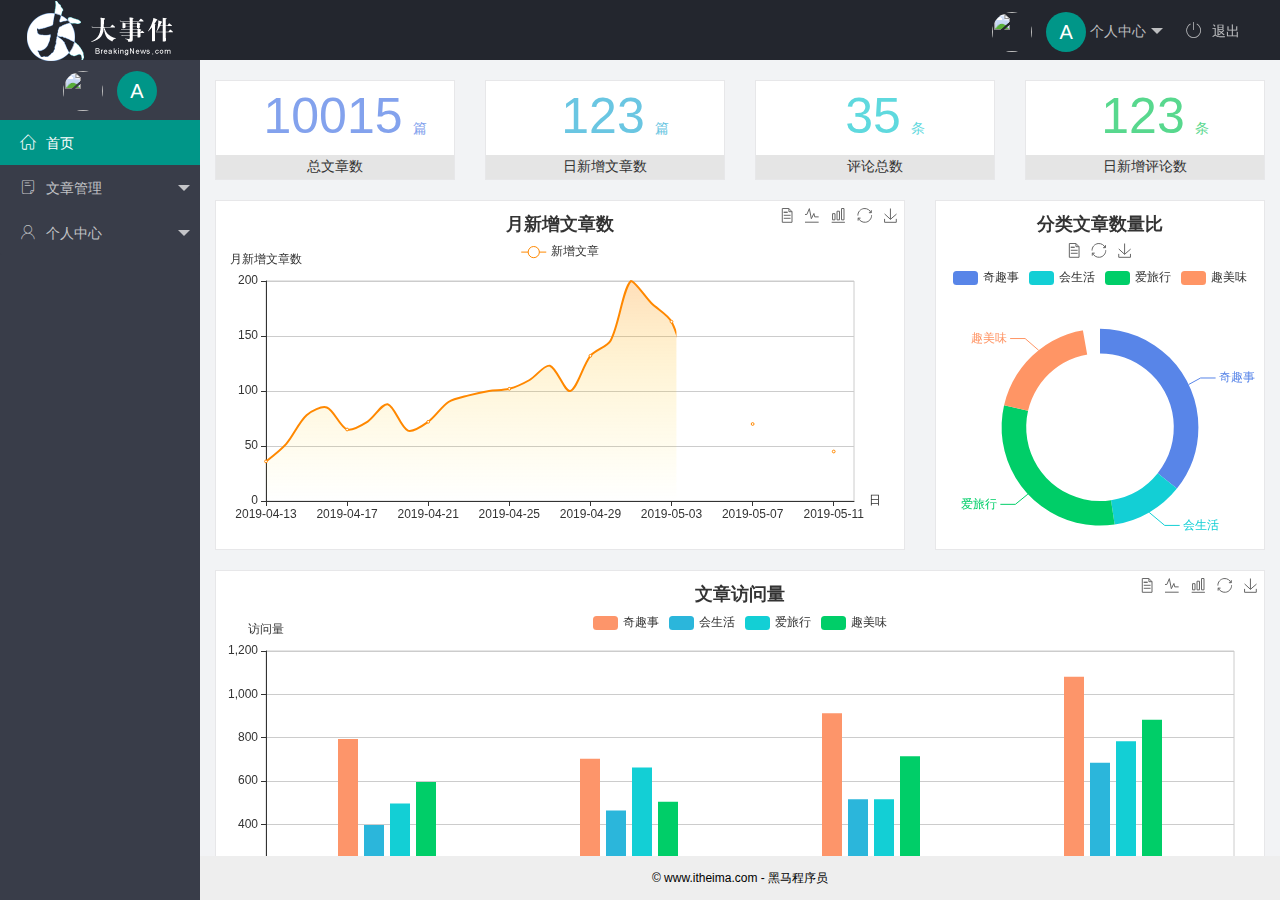
==== index.html @ 6320ba38 "完成主页架构和渲染头像" ====
<!DOCTYPE html>
<html lang="en">

<head>
    <meta charset="UTF-8">
    <meta name="viewport" content="width=device-width, initial-scale=1.0">
    <title>Document</title>
    <link rel="stylesheet" href="/assets/lib/layui/css/layui.css">
    <link rel="stylesheet" href="/assets/fonts/iconfont.css">
    <link rel="stylesheet" href="/assets/css/index.css">
</head>

<body class="layui-layout-body">
    <div class="layui-layout layui-layout-admin">
        <div class="layui-header">
            <div class="layui-logo"><img src="/assets/images/logo.png" alt=""></div>
            <!-- 头部区域（可配合layui已有的水平导航） -->
            <ul class="layui-nav layui-layout-right">
                <li class="layui-nav-item">
                    <a href="javascript:;">
                        <img src="http://t.cn/RCzsdCq" class="layui-nav-img">
                        <span class="user-avatar">A</span> 个人中心
                    </a>
                    <dl class="layui-nav-child">
                        <dd><a href="">基本资料</a></dd>
                        <dd><a href="">更换头像</a></dd>
                        <dd><a href="">重置密码</a></dd>
                    </dl>
                </li>
                <li class="layui-nav-item"><a href=""><span class="iconfont icon-tuichu"></span>退出</a></li>
            </ul>
        </div>

        <div class="layui-side layui-bg-black">

            <div class="layui-side-scroll">
                <div class="userinfo">
                    <img src="http://t.cn/RCzsdCq" class="layui-nav-img">
                    <span class="user-avatar">A</span>
                    <span class="welcome"></span>
                </div>
                <!-- 左侧导航区域（可配合layui已有的垂直导航） -->
                <ul class="layui-nav layui-nav-tree" lay-shrink="all" lay-filter="test">
                    <li class="layui-nav-item layui-this ">
                        <a class="" href="javascript:;"><span class="iconfont icon-home"></span>首页</a>
                    </li>
                    <li class="layui-nav-item ">
                        <a class="" href="javascript:;"><span class="iconfont icon-16"></span>文章管理</a>
                        <dl class="layui-nav-child">
                            <dd><a href="javascript:;"><i class="layui-icon layui-icon-app"></i>文章类别</a></dd>
                            <dd><a href="javascript:;"><i class="layui-icon layui-icon-app"></i>文章列表</a></dd>
                            <dd><a href="javascript:;"><i class="layui-icon layui-icon-app"></i>发表文章</a></dd>
                        </dl>
                    </li>
                    <li class="layui-nav-item">
                        <a href="javascript:;"><span class="iconfont icon-user"></span>个人中心</a>
                        <dl class="layui-nav-child">
                            <dd><a href="javascript:;"><i class="layui-icon layui-icon-app"></i>基本资料</a></dd>
                            <dd><a href="javascript:;"><i class="layui-icon layui-icon-app"></i>更换头像</a></dd>
                            <dd><a href="javascript:;"><i class="layui-icon layui-icon-app"></i>重置密码</a></dd>
                        </dl>
                    </li>

                </ul>
            </div>
        </div>

        <div class="layui-body">
            <!-- 内容主体区域 -->
            <iframe name="fm" src="/home/dashboard.html" frameborder='0'></iframe>
        </div>

        <div class="layui-footer">
            <!-- 底部固定区域 -->
            © www.itheima.com - 黑马程序员
        </div>
    </div>
    <script src="/assets/lib/layui/layui.all.js"></script>
    <script src="/assets/lib/jquery.js"></script>
    <script src="/assets/js/baseAPI.js"></script>
    <script src="/assets/js/index.js"></script>

</body>

</html>
---- assets/lib/layui/css/layui.css ----
/** layui-v2.5.5 MIT License By https://www.layui.com */
 .layui-inline,img{display:inline-block;vertical-align:middle}h1,h2,h3,h4,h5,h6{font-weight:400}.layui-edge,.layui-header,.layui-inline,.layui-main{position:relative}.layui-body,.layui-edge,.layui-elip{overflow:hidden}.layui-btn,.layui-edge,.layui-inline,img{vertical-align:middle}.layui-btn,.layui-disabled,.layui-icon,.layui-unselect{-moz-user-select:none;-webkit-user-select:none;-ms-user-select:none}.layui-elip,.layui-form-checkbox span,.layui-form-pane .layui-form-label{text-overflow:ellipsis;white-space:nowrap}.layui-breadcrumb,.layui-tree-btnGroup{visibility:hidden}blockquote,body,button,dd,div,dl,dt,form,h1,h2,h3,h4,h5,h6,input,li,ol,p,pre,td,textarea,th,ul{margin:0;padding:0;-webkit-tap-highlight-color:rgba(0,0,0,0)}a:active,a:hover{outline:0}img{border:none}li{list-style:none}table{border-collapse:collapse;border-spacing:0}h4,h5,h6{font-size:100%}button,input,optgroup,option,select,textarea{font-family:inherit;font-size:inherit;font-style:inherit;font-weight:inherit;outline:0}pre{white-space:pre-wrap;white-space:-moz-pre-wrap;white-space:-pre-wrap;white-space:-o-pre-wrap;word-wrap:break-word}body{line-height:24px;font:14px Helvetica Neue,Helvetica,PingFang SC,Tahoma,Arial,sans-serif}hr{height:1px;margin:10px 0;border:0;clear:both}a{color:#333;text-decoration:none}a:hover{color:#777}a cite{font-style:normal;*cursor:pointer}.layui-border-box,.layui-border-box *{box-sizing:border-box}.layui-box,.layui-box *{box-sizing:content-box}.layui-clear{clear:both;*zoom:1}.layui-clear:after{content:'\20';clear:both;*zoom:1;display:block;height:0}.layui-inline{*display:inline;*zoom:1}.layui-edge{display:inline-block;width:0;height:0;border-width:6px;border-style:dashed;border-color:transparent}.layui-edge-top{top:-4px;border-bottom-color:#999;border-bottom-style:solid}.layui-edge-right{border-left-color:#999;border-left-style:solid}.layui-edge-bottom{top:2px;border-top-color:#999;border-top-style:solid}.layui-edge-left{border-right-color:#999;border-right-style:solid}.layui-disabled,.layui-disabled:hover{color:#d2d2d2!important;cursor:not-allowed!important}.layui-circle{border-radius:100%}.layui-show{display:block!important}.layui-hide{display:none!important}@font-face{font-family:layui-icon;src:url(../font/iconfont.eot?v=250);src:url(../font/iconfont.eot?v=250#iefix) format('embedded-opentype'),url(../font/iconfont.woff2?v=250) format('woff2'),url(../font/iconfont.woff?v=250) format('woff'),url(../font/iconfont.ttf?v=250) format('truetype'),url(../font/iconfont.svg?v=250#layui-icon) format('svg')}.layui-icon{font-family:layui-icon!important;font-size:16px;font-style:normal;-webkit-font-smoothing:antialiased;-moz-osx-font-smoothing:grayscale}.layui-icon-reply-fill:before{content:"\e611"}.layui-icon-set-fill:before{content:"\e614"}.layui-icon-menu-fill:before{content:"\e60f"}.layui-icon-search:before{content:"\e615"}.layui-icon-share:before{content:"\e641"}.layui-icon-set-sm:before{content:"\e620"}.layui-icon-engine:before{content:"\e628"}.layui-icon-close:before{content:"\1006"}.layui-icon-close-fill:before{content:"\1007"}.layui-icon-chart-screen:before{content:"\e629"}.layui-icon-star:before{content:"\e600"}.layui-icon-circle-dot:before{content:"\e617"}.layui-icon-chat:before{content:"\e606"}.layui-icon-release:before{content:"\e609"}.layui-icon-list:before{content:"\e60a"}.layui-icon-chart:before{content:"\e62c"}.layui-icon-ok-circle:before{content:"\1005"}.layui-icon-layim-theme:before{content:"\e61b"}.layui-icon-table:before{content:"\e62d"}.layui-icon-right:before{content:"\e602"}.layui-icon-left:before{content:"\e603"}.layui-icon-cart-simple:before{content:"\e698"}.layui-icon-face-cry:before{content:"\e69c"}.layui-icon-face-smile:before{content:"\e6af"}.layui-icon-survey:before{content:"\e6b2"}.layui-icon-tree:before{content:"\e62e"}.layui-icon-upload-circle:before{content:"\e62f"}.layui-icon-add-circle:before{content:"\e61f"}.layui-icon-download-circle:before{content:"\e601"}.layui-icon-templeate-1:before{content:"\e630"}.layui-icon-util:before{content:"\e631"}.layui-icon-face-surprised:before{content:"\e664"}.layui-icon-edit:before{content:"\e642"}.layui-icon-speaker:before{content:"\e645"}.layui-icon-down:before{content:"\e61a"}.layui-icon-file:before{content:"\e621"}.layui-icon-layouts:before{content:"\e632"}.layui-icon-rate-half:before{content:"\e6c9"}.layui-icon-add-circle-fine:before{content:"\e608"}.layui-icon-prev-circle:before{content:"\e633"}.layui-icon-read:before{content:"\e705"}.layui-icon-404:before{content:"\e61c"}.layui-icon-carousel:before{content:"\e634"}.layui-icon-help:before{content:"\e607"}.layui-icon-code-circle:before{content:"\e635"}.layui-icon-water:before{content:"\e636"}.layui-icon-username:before{content:"\e66f"}.layui-icon-find-fill:before{content:"\e670"}.layui-icon-about:before{content:"\e60b"}.layui-icon-location:before{content:"\e715"}.layui-icon-up:before{content:"\e619"}.layui-icon-pause:before{content:"\e651"}.layui-icon-date:before{content:"\e637"}.layui-icon-layim-uploadfile:before{content:"\e61d"}.layui-icon-delete:before{content:"\e640"}.layui-icon-play:before{content:"\e652"}.layui-icon-top:before{content:"\e604"}.layui-icon-friends:before{content:"\e612"}.layui-icon-refresh-3:before{content:"\e9aa"}.layui-icon-ok:before{content:"\e605"}.layui-icon-layer:before{content:"\e638"}.layui-icon-face-smile-fine:before{content:"\e60c"}.layui-icon-dollar:before{content:"\e659"}.layui-icon-group:before{content:"\e613"}.layui-icon-layim-download:before{content:"\e61e"}.layui-icon-picture-fine:before{content:"\e60d"}.layui-icon-link:before{content:"\e64c"}.layui-icon-diamond:before{content:"\e735"}.layui-icon-log:before{content:"\e60e"}.layui-icon-rate-solid:before{content:"\e67a"}.layui-icon-fonts-del:before{content:"\e64f"}.layui-icon-unlink:before{content:"\e64d"}.layui-icon-fonts-clear:before{content:"\e639"}.layui-icon-triangle-r:before{content:"\e623"}.layui-icon-circle:before{content:"\e63f"}.layui-icon-radio:before{content:"\e643"}.layui-icon-align-center:before{content:"\e647"}.layui-icon-align-right:before{content:"\e648"}.layui-icon-align-left:before{content:"\e649"}.layui-icon-loading-1:before{content:"\e63e"}.layui-icon-return:before{content:"\e65c"}.layui-icon-fonts-strong:before{content:"\e62b"}.layui-icon-upload:before{content:"\e67c"}.layui-icon-dialogue:before{content:"\e63a"}.layui-icon-video:before{content:"\e6ed"}.layui-icon-headset:before{content:"\e6fc"}.layui-icon-cellphone-fine:before{content:"\e63b"}.layui-icon-add-1:before{content:"\e654"}.layui-icon-face-smile-b:before{content:"\e650"}.layui-icon-fonts-html:before{content:"\e64b"}.layui-icon-form:before{content:"\e63c"}.layui-icon-cart:before{content:"\e657"}.layui-icon-camera-fill:before{content:"\e65d"}.layui-icon-tabs:before{content:"\e62a"}.layui-icon-fonts-code:before{content:"\e64e"}.layui-icon-fire:before{content:"\e756"}.layui-icon-set:before{content:"\e716"}.layui-icon-fonts-u:before{content:"\e646"}.layui-icon-triangle-d:before{content:"\e625"}.layui-icon-tips:before{content:"\e702"}.layui-icon-picture:before{content:"\e64a"}.layui-icon-more-vertical:before{content:"\e671"}.layui-icon-flag:before{content:"\e66c"}.layui-icon-loading:before{content:"\e63d"}.layui-icon-fonts-i:before{content:"\e644"}.layui-icon-refresh-1:before{content:"\e666"}.layui-icon-rmb:before{content:"\e65e"}.layui-icon-home:before{content:"\e68e"}.layui-icon-user:before{content:"\e770"}.layui-icon-notice:before{content:"\e667"}.layui-icon-login-weibo:before{content:"\e675"}.layui-icon-voice:before{content:"\e688"}.layui-icon-upload-drag:before{content:"\e681"}.layui-icon-login-qq:before{content:"\e676"}.layui-icon-snowflake:before{content:"\e6b1"}.layui-icon-file-b:before{content:"\e655"}.layui-icon-template:before{content:"\e663"}.layui-icon-auz:before{content:"\e672"}.layui-icon-console:before{content:"\e665"}.layui-icon-app:before{content:"\e653"}.layui-icon-prev:before{content:"\e65a"}.layui-icon-website:before{content:"\e7ae"}.layui-icon-next:before{content:"\e65b"}.layui-icon-component:before{content:"\e857"}.layui-icon-more:before{content:"\e65f"}.layui-icon-login-wechat:before{content:"\e677"}.layui-icon-shrink-right:before{content:"\e668"}.layui-icon-spread-left:before{content:"\e66b"}.layui-icon-camera:before{content:"\e660"}.layui-icon-note:before{content:"\e66e"}.layui-icon-refresh:before{content:"\e669"}.layui-icon-female:before{content:"\e661"}.layui-icon-male:before{content:"\e662"}.layui-icon-password:before{content:"\e673"}.layui-icon-senior:before{content:"\e674"}.layui-icon-theme:before{content:"\e66a"}.layui-icon-tread:before{content:"\e6c5"}.layui-icon-praise:before{content:"\e6c6"}.layui-icon-star-fill:before{content:"\e658"}.layui-icon-rate:before{content:"\e67b"}.layui-icon-template-1:before{content:"\e656"}.layui-icon-vercode:before{content:"\e679"}.layui-icon-cellphone:before{content:"\e678"}.layui-icon-screen-full:before{content:"\e622"}.layui-icon-screen-restore:before{content:"\e758"}.layui-icon-cols:before{content:"\e610"}.layui-icon-export:before{content:"\e67d"}.layui-icon-print:before{content:"\e66d"}.layui-icon-slider:before{content:"\e714"}.layui-icon-addition:before{content:"\e624"}.layui-icon-subtraction:before{content:"\e67e"}.layui-icon-service:before{content:"\e626"}.layui-icon-transfer:before{content:"\e691"}.layui-main{width:1140px;margin:0 auto}.layui-header{z-index:1000;height:60px}.layui-header a:hover{transition:all .5s;-webkit-transition:all .5s}.layui-side{position:fixed;left:0;top:0;bottom:0;z-index:999;width:200px;overflow-x:hidden}.layui-side-scroll{position:relative;width:220px;height:100%;overflow-x:hidden}.layui-body{position:absolute;left:200px;right:0;top:0;bottom:0;z-index:998;width:auto;overflow-y:auto;box-sizing:border-box}.layui-layout-body{overflow:hidden}.layui-layout-admin .layui-header{background-color:#23262E}.layui-layout-admin .layui-side{top:60px;width:200px;overflow-x:hidden}.layui-layout-admin .layui-body{position:fixed;top:60px;bottom:44px}.layui-layout-admin .layui-main{width:auto;margin:0 15px}.layui-layout-admin .layui-footer{position:fixed;left:200px;right:0;bottom:0;height:44px;line-height:44px;padding:0 15px;background-color:#eee}.layui-layout-admin .layui-logo{position:absolute;left:0;top:0;width:200px;height:100%;line-height:60px;text-align:center;color:#009688;font-size:16px}.layui-layout-admin .layui-header .layui-nav{background:0 0}.layui-layout-left{position:absolute!important;left:200px;top:0}.layui-layout-right{position:absolute!important;right:0;top:0}.layui-container{position:relative;margin:0 auto;padding:0 15px;box-sizing:border-box}.layui-fluid{position:relative;margin:0 auto;padding:0 15px}.layui-row:after,.layui-row:before{content:'';display:block;clear:both}.layui-col-lg1,.layui-col-lg10,.layui-col-lg11,.layui-col-lg12,.layui-col-lg2,.layui-col-lg3,.layui-col-lg4,.layui-col-lg5,.layui-col-lg6,.layui-col-lg7,.layui-col-lg8,.layui-col-lg9,.layui-col-md1,.layui-col-md10,.layui-col-md11,.layui-col-md12,.layui-col-md2,.layui-col-md3,.layui-col-md4,.layui-col-md5,.layui-col-md6,.layui-col-md7,.layui-col-md8,.layui-col-md9,.layui-col-sm1,.layui-col-sm10,.layui-col-sm11,.layui-col-sm12,.layui-col-sm2,.layui-col-sm3,.layui-col-sm4,.layui-col-sm5,.layui-col-sm6,.layui-col-sm7,.layui-col-sm8,.layui-col-sm9,.layui-col-xs1,.layui-col-xs10,.layui-col-xs11,.layui-col-xs12,.layui-col-xs2,.layui-col-xs3,.layui-col-xs4,.layui-col-xs5,.layui-col-xs6,.layui-col-xs7,.layui-col-xs8,.layui-col-xs9{position:relative;display:block;box-sizing:border-box}.layui-col-xs1,.layui-col-xs10,.layui-col-xs11,.layui-col-xs12,.layui-col-xs2,.layui-col-xs3,.layui-col-xs4,.layui-col-xs5,.layui-col-xs6,.layui-col-xs7,.layui-col-xs8,.layui-col-xs9{float:left}.layui-col-xs1{width:8.33333333%}.layui-col-xs2{width:16.66666667%}.layui-col-xs3{width:25%}.layui-col-xs4{width:33.33333333%}.layui-col-xs5{width:41.66666667%}.layui-col-xs6{width:50%}.layui-col-xs7{width:58.33333333%}.layui-col-xs8{width:66.66666667%}.layui-col-xs9{width:75%}.layui-col-xs10{width:83.33333333%}.layui-col-xs11{width:91.66666667%}.layui-col-xs12{width:100%}.layui-col-xs-offset1{margin-left:8.33333333%}.layui-col-xs-offset2{margin-left:16.66666667%}.layui-col-xs-offset3{margin-left:25%}.layui-col-xs-offset4{margin-left:33.33333333%}.layui-col-xs-offset5{margin-left:41.66666667%}.layui-col-xs-offset6{margin-left:50%}.layui-col-xs-offset7{margin-left:58.33333333%}.layui-col-xs-offset8{margin-left:66.66666667%}.layui-col-xs-offset9{margin-left:75%}.layui-col-xs-offset10{margin-left:83.33333333%}.layui-col-xs-offset11{margin-left:91.66666667%}.layui-col-xs-offset12{margin-left:100%}@media screen and (max-width:768px){.layui-hide-xs{display:none!important}.layui-show-xs-block{display:block!important}.layui-show-xs-inline{display:inline!important}.layui-show-xs-inline-block{display:inline-block!important}}@media screen and (min-width:768px){.layui-container{width:750px}.layui-hide-sm{display:none!important}.layui-show-sm-block{display:block!important}.layui-show-sm-inline{display:inline!important}.layui-show-sm-inline-block{display:inline-block!important}.layui-col-sm1,.layui-col-sm10,.layui-col-sm11,.layui-col-sm12,.layui-col-sm2,.layui-col-sm3,.layui-col-sm4,.layui-col-sm5,.layui-col-sm6,.layui-col-sm7,.layui-col-sm8,.layui-col-sm9{float:left}.layui-col-sm1{width:8.33333333%}.layui-col-sm2{width:16.66666667%}.layui-col-sm3{width:25%}.layui-col-sm4{width:33.33333333%}.layui-col-sm5{width:41.66666667%}.layui-col-sm6{width:50%}.layui-col-sm7{width:58.33333333%}.layui-col-sm8{width:66.66666667%}.layui-col-sm9{width:75%}.layui-col-sm10{width:83.33333333%}.layui-col-sm11{width:91.66666667%}.layui-col-sm12{width:100%}.layui-col-sm-offset1{margin-left:8.33333333%}.layui-col-sm-offset2{margin-left:16.66666667%}.layui-col-sm-offset3{margin-left:25%}.layui-col-sm-offset4{margin-left:33.33333333%}.layui-col-sm-offset5{margin-left:41.66666667%}.layui-col-sm-offset6{margin-left:50%}.layui-col-sm-offset7{margin-left:58.33333333%}.layui-col-sm-offset8{margin-left:66.66666667%}.layui-col-sm-offset9{margin-left:75%}.layui-col-sm-offset10{margin-left:83.33333333%}.layui-col-sm-offset11{margin-left:91.66666667%}.layui-col-sm-offset12{margin-left:100%}}@media screen and (min-width:992px){.layui-container{width:970px}.layui-hide-md{display:none!important}.layui-show-md-block{display:block!important}.layui-show-md-inline{display:inline!important}.layui-show-md-inline-block{display:inline-block!important}.layui-col-md1,.layui-col-md10,.layui-col-md11,.layui-col-md12,.layui-col-md2,.layui-col-md3,.layui-col-md4,.layui-col-md5,.layui-col-md6,.layui-col-md7,.layui-col-md8,.layui-col-md9{float:left}.layui-col-md1{width:8.33333333%}.layui-col-md2{width:16.66666667%}.layui-col-md3{width:25%}.layui-col-md4{width:33.33333333%}.layui-col-md5{width:41.66666667%}.layui-col-md6{width:50%}.layui-col-md7{width:58.33333333%}.layui-col-md8{width:66.66666667%}.layui-col-md9{width:75%}.layui-col-md10{width:83.33333333%}.layui-col-md11{width:91.66666667%}.layui-col-md12{width:100%}.layui-col-md-offset1{margin-left:8.33333333%}.layui-col-md-offset2{margin-left:16.66666667%}.layui-col-md-offset3{margin-left:25%}.layui-col-md-offset4{margin-left:33.33333333%}.layui-col-md-offset5{margin-left:41.66666667%}.layui-col-md-offset6{margin-left:50%}.layui-col-md-offset7{margin-left:58.33333333%}.layui-col-md-offset8{margin-left:66.66666667%}.layui-col-md-offset9{margin-left:75%}.layui-col-md-offset10{margin-left:83.33333333%}.layui-col-md-offset11{margin-left:91.66666667%}.layui-col-md-offset12{margin-left:100%}}@media screen and (min-width:1200px){.layui-container{width:1170px}.layui-hide-lg{display:none!important}.layui-show-lg-block{display:block!important}.layui-show-lg-inline{display:inline!important}.layui-show-lg-inline-block{display:inline-block!important}.layui-col-lg1,.layui-col-lg10,.layui-col-lg11,.layui-col-lg12,.layui-col-lg2,.layui-col-lg3,.layui-col-lg4,.layui-col-lg5,.layui-col-lg6,.layui-col-lg7,.layui-col-lg8,.layui-col-lg9{float:left}.layui-col-lg1{width:8.33333333%}.layui-col-lg2{width:16.66666667%}.layui-col-lg3{width:25%}.layui-col-lg4{width:33.33333333%}.layui-col-lg5{width:41.66666667%}.layui-col-lg6{width:50%}.layui-col-lg7{width:58.33333333%}.layui-col-lg8{width:66.66666667%}.layui-col-lg9{width:75%}.layui-col-lg10{width:83.33333333%}.layui-col-lg11{width:91.66666667%}.layui-col-lg12{width:100%}.layui-col-lg-offset1{margin-left:8.33333333%}.layui-col-lg-offset2{margin-left:16.66666667%}.layui-col-lg-offset3{margin-left:25%}.layui-col-lg-offset4{margin-left:33.33333333%}.layui-col-lg-offset5{margin-left:41.66666667%}.layui-col-lg-offset6{margin-left:50%}.layui-col-lg-offset7{margin-left:58.33333333%}.layui-col-lg-offset8{margin-left:66.66666667%}.layui-col-lg-offset9{margin-left:75%}.layui-col-lg-offset10{margin-left:83.33333333%}.layui-col-lg-offset11{margin-left:91.66666667%}.layui-col-lg-offset12{margin-left:100%}}.layui-col-space1{margin:-.5px}.layui-col-space1>*{padding:.5px}.layui-col-space3{margin:-1.5px}.layui-col-space3>*{padding:1.5px}.layui-col-space5{margin:-2.5px}.layui-col-space5>*{padding:2.5px}.layui-col-space8{margin:-3.5px}.layui-col-space8>*{padding:3.5px}.layui-col-space10{margin:-5px}.layui-col-space10>*{padding:5px}.layui-col-space12{margin:-6px}.layui-col-space12>*{padding:6px}.layui-col-space15{margin:-7.5px}.layui-col-space15>*{padding:7.5px}.layui-col-space18{margin:-9px}.layui-col-space18>*{padding:9px}.layui-col-space20{margin:-10px}.layui-col-space20>*{padding:10px}.layui-col-space22{margin:-11px}.layui-col-space22>*{padding:11px}.layui-col-space25{margin:-12.5px}.layui-col-space25>*{padding:12.5px}.layui-col-space30{margin:-15px}.layui-col-space30>*{padding:15px}.layui-btn,.layui-input,.layui-select,.layui-textarea,.layui-upload-button{outline:0;-webkit-appearance:none;transition:all .3s;-webkit-transition:all .3s;box-sizing:border-box}.layui-elem-quote{margin-bottom:10px;padding:15px;line-height:22px;border-left:5px solid #009688;border-radius:0 2px 2px 0;background-color:#f2f2f2}.layui-quote-nm{border-style:solid;border-width:1px 1px 1px 5px;background:0 0}.layui-elem-field{margin-bottom:10px;padding:0;border-width:1px;border-style:solid}.layui-elem-field legend{margin-left:20px;padding:0 10px;font-size:20px;font-weight:300}.layui-field-title{margin:10px 0 20px;border-width:1px 0 0}.layui-field-box{padding:10px 15px}.layui-field-title .layui-field-box{padding:10px 0}.layui-progress{position:relative;height:6px;border-radius:20px;background-color:#e2e2e2}.layui-progress-bar{position:absolute;left:0;top:0;width:0;max-width:100%;height:6px;border-radius:20px;text-align:right;background-color:#5FB878;transition:all .3s;-webkit-transition:all .3s}.layui-progress-big,.layui-progress-big .layui-progress-bar{height:18px;line-height:18px}.layui-progress-text{position:relative;top:-20px;line-height:18px;font-size:12px;color:#666}.layui-progress-big .layui-progress-text{position:static;padding:0 10px;color:#fff}.layui-collapse{border-width:1px;border-style:solid;border-radius:2px}.layui-colla-content,.layui-colla-item{border-top-width:1px;border-top-style:solid}.layui-colla-item:first-child{border-top:none}.layui-colla-title{position:relative;height:42px;line-height:42px;padding:0 15px 0 35px;color:#333;background-color:#f2f2f2;cursor:pointer;font-size:14px;overflow:hidden}.layui-colla-content{display:none;padding:10px 15px;line-height:22px;color:#666}.layui-colla-icon{position:absolute;left:15px;top:0;font-size:14px}.layui-card{margin-bottom:15px;border-radius:2px;background-color:#fff;box-shadow:0 1px 2px 0 rgba(0,0,0,.05)}.layui-card:last-child{margin-bottom:0}.layui-card-header{position:relative;height:42px;line-height:42px;padding:0 15px;border-bottom:1px solid #f6f6f6;color:#333;border-radius:2px 2px 0 0;font-size:14px}.layui-bg-black,.layui-bg-blue,.layui-bg-cyan,.layui-bg-green,.layui-bg-orange,.layui-bg-red{color:#fff!important}.layui-card-body{position:relative;padding:10px 15px;line-height:24px}.layui-card-body[pad15]{padding:15px}.layui-card-body[pad20]{padding:20px}.layui-card-body .layui-table{margin:5px 0}.layui-card .layui-tab{margin:0}.layui-panel-window{position:relative;padding:15px;border-radius:0;border-top:5px solid #E6E6E6;background-color:#fff}.layui-auxiliar-moving{position:fixed;left:0;right:0;top:0;bottom:0;width:100%;height:100%;background:0 0;z-index:9999999999}.layui-form-label,.layui-form-mid,.layui-form-select,.layui-input-block,.layui-input-inline,.layui-textarea{position:relative}.layui-bg-red{background-color:#FF5722!important}.layui-bg-orange{background-color:#FFB800!important}.layui-bg-green{background-color:#009688!important}.layui-bg-cyan{background-color:#2F4056!important}.layui-bg-blue{background-color:#1E9FFF!important}.layui-bg-black{background-color:#393D49!important}.layui-bg-gray{background-color:#eee!important;color:#666!important}.layui-badge-rim,.layui-colla-content,.layui-colla-item,.layui-collapse,.layui-elem-field,.layui-form-pane .layui-form-item[pane],.layui-form-pane .layui-form-label,.layui-input,.layui-layedit,.layui-layedit-tool,.layui-quote-nm,.layui-select,.layui-tab-bar,.layui-tab-card,.layui-tab-title,.layui-tab-title .layui-this:after,.layui-textarea{border-color:#e6e6e6}.layui-timeline-item:before,hr{background-color:#e6e6e6}.layui-text{line-height:22px;font-size:14px;color:#666}.layui-text h1,.layui-text h2,.layui-text h3{font-weight:500;color:#333}.layui-text h1{font-size:30px}.layui-text h2{font-size:24px}.layui-text h3{font-size:18px}.layui-text a:not(.layui-btn){color:#01AAED}.layui-text a:not(.layui-btn):hover{text-decoration:underline}.layui-text ul{padding:5px 0 5px 15px}.layui-text ul li{margin-top:5px;list-style-type:disc}.layui-text em,.layui-word-aux{color:#999!important;padding:0 5px!important}.layui-btn{display:inline-block;height:38px;line-height:38px;padding:0 18px;background-color:#009688;color:#fff;white-space:nowrap;text-align:center;font-size:14px;border:none;border-radius:2px;cursor:pointer}.layui-btn:hover{opacity:.8;filter:alpha(opacity=80);color:#fff}.layui-btn:active{opacity:1;filter:alpha(opacity=100)}.layui-btn+.layui-btn{margin-left:10px}.layui-btn-container{font-size:0}.layui-btn-container .layui-btn{margin-right:10px;margin-bottom:10px}.layui-btn-container .layui-btn+.layui-btn{margin-left:0}.layui-table .layui-btn-container .layui-btn{margin-bottom:9px}.layui-btn-radius{border-radius:100px}.layui-btn .layui-icon{margin-right:3px;font-size:18px;vertical-align:bottom;vertical-align:middle\9}.layui-btn-primary{border:1px solid #C9C9C9;background-color:#fff;color:#555}.layui-btn-primary:hover{border-color:#009688;color:#333}.layui-btn-normal{background-color:#1E9FFF}.layui-btn-warm{background-color:#FFB800}.layui-btn-danger{background-color:#FF5722}.layui-btn-checked{background-color:#5FB878}.layui-btn-disabled,.layui-btn-disabled:active,.layui-btn-disabled:hover{border:1px solid #e6e6e6;background-color:#FBFBFB;color:#C9C9C9;cursor:not-allowed;opacity:1}.layui-btn-lg{height:44px;line-height:44px;padding:0 25px;font-size:16px}.layui-btn-sm{height:30px;line-height:30px;padding:0 10px;font-size:12px}.layui-btn-sm i{font-size:16px!important}.layui-btn-xs{height:22px;line-height:22px;padding:0 5px;font-size:12px}.layui-btn-xs i{font-size:14px!important}.layui-btn-group{display:inline-block;vertical-align:middle;font-size:0}.layui-btn-group .layui-btn{margin-left:0!important;margin-right:0!important;border-left:1px solid rgba(255,255,255,.5);border-radius:0}.layui-btn-group .layui-btn-primary{border-left:none}.layui-btn-group .layui-btn-primary:hover{border-color:#C9C9C9;color:#009688}.layui-btn-group .layui-btn:first-child{border-left:none;border-radius:2px 0 0 2px}.layui-btn-group .layui-btn-primary:first-child{border-left:1px solid #c9c9c9}.layui-btn-group .layui-btn:last-child{border-radius:0 2px 2px 0}.layui-btn-group .layui-btn+.layui-btn{margin-left:0}.layui-btn-group+.layui-btn-group{margin-left:10px}.layui-btn-fluid{width:100%}.layui-input,.layui-select,.layui-textarea{height:38px;line-height:1.3;line-height:38px\9;border-width:1px;border-style:solid;background-color:#fff;border-radius:2px}.layui-input::-webkit-input-placeholder,.layui-select::-webkit-input-placeholder,.layui-textarea::-webkit-input-placeholder{line-height:1.3}.layui-input,.layui-textarea{display:block;width:100%;padding-left:10px}.layui-input:hover,.layui-textarea:hover{border-color:#D2D2D2!important}.layui-input:focus,.layui-textarea:focus{border-color:#C9C9C9!important}.layui-textarea{min-height:100px;height:auto;line-height:20px;padding:6px 10px;resize:vertical}.layui-select{padding:0 10px}.layui-form input[type=checkbox],.layui-form input[type=radio],.layui-form select{display:none}.layui-form [lay-ignore]{display:initial}.layui-form-item{margin-bottom:15px;clear:both;*zoom:1}.layui-form-item:after{content:'\20';clear:both;*zoom:1;display:block;height:0}.layui-form-label{float:left;display:block;padding:9px 15px;width:80px;font-weight:400;line-height:20px;text-align:right}.layui-form-label-col{display:block;float:none;padding:9px 0;line-height:20px;text-align:left}.layui-form-item .layui-inline{margin-bottom:5px;margin-right:10px}.layui-input-block{margin-left:110px;min-height:36px}.layui-input-inline{display:inline-block;vertical-align:middle}.layui-form-item .layui-input-inline{float:left;width:190px;margin-right:10px}.layui-form-text .layui-input-inline{width:auto}.layui-form-mid{float:left;display:block;padding:9px 0!important;line-height:20px;margin-right:10px}.layui-form-danger+.layui-form-select .layui-input,.layui-form-danger:focus{border-color:#FF5722!important}.layui-form-select .layui-input{padding-right:30px;cursor:pointer}.layui-form-select .layui-edge{position:absolute;right:10px;top:50%;margin-top:-3px;cursor:pointer;border-width:6px;border-top-color:#c2c2c2;border-top-style:solid;transition:all .3s;-webkit-transition:all .3s}.layui-form-select dl{display:none;position:absolute;left:0;top:42px;padding:5px 0;z-index:899;min-width:100%;border:1px solid #d2d2d2;max-height:300px;overflow-y:auto;background-color:#fff;border-radius:2px;box-shadow:0 2px 4px rgba(0,0,0,.12);box-sizing:border-box}.layui-form-select dl dd,.layui-form-select dl dt{padding:0 10px;line-height:36px;white-space:nowrap;overflow:hidden;text-overflow:ellipsis}.layui-form-select dl dt{font-size:12px;color:#999}.layui-form-select dl dd{cursor:pointer}.layui-form-select dl dd:hover{background-color:#f2f2f2;-webkit-transition:.5s all;transition:.5s all}.layui-form-select .layui-select-group dd{padding-left:20px}.layui-form-select dl dd.layui-select-tips{padding-left:10px!important;color:#999}.layui-form-select dl dd.layui-this{background-color:#5FB878;color:#fff}.layui-form-checkbox,.layui-form-select dl dd.layui-disabled{background-color:#fff}.layui-form-selected dl{display:block}.layui-form-checkbox,.layui-form-checkbox *,.layui-form-switch{display:inline-block;vertical-align:middle}.layui-form-selected .layui-edge{margin-top:-9px;-webkit-transform:rotate(180deg);transform:rotate(180deg);margin-top:-3px\9}:root .layui-form-selected .layui-edge{margin-top:-9px\0/IE9}.layui-form-selectup dl{top:auto;bottom:42px}.layui-select-none{margin:5px 0;text-align:center;color:#999}.layui-select-disabled .layui-disabled{border-color:#eee!important}.layui-select-disabled .layui-edge{border-top-color:#d2d2d2}.layui-form-checkbox{position:relative;height:30px;line-height:30px;margin-right:10px;padding-right:30px;cursor:pointer;font-size:0;-webkit-transition:.1s linear;transition:.1s linear;box-sizing:border-box}.layui-form-checkbox span{padding:0 10px;height:100%;font-size:14px;border-radius:2px 0 0 2px;background-color:#d2d2d2;color:#fff;overflow:hidden}.layui-form-checkbox:hover span{background-color:#c2c2c2}.layui-form-checkbox i{position:absolute;right:0;top:0;width:30px;height:28px;border:1px solid #d2d2d2;border-left:none;border-radius:0 2px 2px 0;color:#fff;font-size:20px;text-align:center}.layui-form-checkbox:hover i{border-color:#c2c2c2;color:#c2c2c2}.layui-form-checked,.layui-form-checked:hover{border-color:#5FB878}.layui-form-checked span,.layui-form-checked:hover span{background-color:#5FB878}.layui-form-checked i,.layui-form-checked:hover i{color:#5FB878}.layui-form-item .layui-form-checkbox{margin-top:4px}.layui-form-checkbox[lay-skin=primary]{height:auto!important;line-height:normal!important;min-width:18px;min-height:18px;border:none!important;margin-right:0;padding-left:28px;padding-right:0;background:0 0}.layui-form-checkbox[lay-skin=primary] span{padding-left:0;padding-right:15px;line-height:18px;background:0 0;color:#666}.layui-form-checkbox[lay-skin=primary] i{right:auto;left:0;width:16px;height:16px;line-height:16px;border:1px solid #d2d2d2;font-size:12px;border-radius:2px;background-color:#fff;-webkit-transition:.1s linear;transition:.1s linear}.layui-form-checkbox[lay-skin=primary]:hover i{border-color:#5FB878;color:#fff}.layui-form-checked[lay-skin=primary] i{border-color:#5FB878!important;background-color:#5FB878;color:#fff}.layui-checkbox-disbaled[lay-skin=primary] span{background:0 0!important;color:#c2c2c2}.layui-checkbox-disbaled[lay-skin=primary]:hover i{border-color:#d2d2d2}.layui-form-item .layui-form-checkbox[lay-skin=primary]{margin-top:10px}.layui-form-switch{position:relative;height:22px;line-height:22px;min-width:35px;padding:0 5px;margin-top:8px;border:1px solid #d2d2d2;border-radius:20px;cursor:pointer;background-color:#fff;-webkit-transition:.1s linear;transition:.1s linear}.layui-form-switch i{position:absolute;left:5px;top:3px;width:16px;height:16px;border-radius:20px;background-color:#d2d2d2;-webkit-transition:.1s linear;transition:.1s linear}.layui-form-switch em{position:relative;top:0;width:25px;margin-left:21px;padding:0!important;text-align:center!important;color:#999!important;font-style:normal!important;font-size:12px}.layui-form-onswitch{border-color:#5FB878;background-color:#5FB878}.layui-checkbox-disbaled,.layui-checkbox-disbaled i{border-color:#e2e2e2!important}.layui-form-onswitch i{left:100%;margin-left:-21px;background-color:#fff}.layui-form-onswitch em{margin-left:5px;margin-right:21px;color:#fff!important}.layui-checkbox-disbaled span{background-color:#e2e2e2!important}.layui-checkbox-disbaled:hover i{color:#fff!important}[lay-radio]{display:none}.layui-form-radio,.layui-form-radio *{display:inline-block;vertical-align:middle}.layui-form-radio{line-height:28px;margin:6px 10px 0 0;padding-right:10px;cursor:pointer;font-size:0}.layui-form-radio *{font-size:14px}.layui-form-radio>i{margin-right:8px;font-size:22px;color:#c2c2c2}.layui-form-radio>i:hover,.layui-form-radioed>i{color:#5FB878}.layui-radio-disbaled>i{color:#e2e2e2!important}.layui-form-pane .layui-form-label{width:110px;padding:8px 15px;height:38px;line-height:20px;border-width:1px;border-style:solid;border-radius:2px 0 0 2px;text-align:center;background-color:#FBFBFB;overflow:hidden;box-sizing:border-box}.layui-form-pane .layui-input-inline{margin-left:-1px}.layui-form-pane .layui-input-block{margin-left:110px;left:-1px}.layui-form-pane .layui-input{border-radius:0 2px 2px 0}.layui-form-pane .layui-form-text .layui-form-label{float:none;width:100%;border-radius:2px;box-sizing:border-box;text-align:left}.layui-form-pane .layui-form-text .layui-input-inline{display:block;margin:0;top:-1px;clear:both}.layui-form-pane .layui-form-text .layui-input-block{margin:0;left:0;top:-1px}.layui-form-pane .layui-form-text .layui-textarea{min-height:100px;border-radius:0 0 2px 2px}.layui-form-pane .layui-form-checkbox{margin:4px 0 4px 10px}.layui-form-pane .layui-form-radio,.layui-form-pane .layui-form-switch{margin-top:6px;margin-left:10px}.layui-form-pane .layui-form-item[pane]{position:relative;border-width:1px;border-style:solid}.layui-form-pane .layui-form-item[pane] .layui-form-label{position:absolute;left:0;top:0;height:100%;border-width:0 1px 0 0}.layui-form-pane .layui-form-item[pane] .layui-input-inline{margin-left:110px}@media screen and (max-width:450px){.layui-form-item .layui-form-label{text-overflow:ellipsis;overflow:hidden;white-space:nowrap}.layui-form-item .layui-inline{display:block;margin-right:0;margin-bottom:20px;clear:both}.layui-form-item .layui-inline:after{content:'\20';clear:both;display:block;height:0}.layui-form-item .layui-input-inline{display:block;float:none;left:-3px;width:auto;margin:0 0 10px 112px}.layui-form-item .layui-input-inline+.layui-form-mid{margin-left:110px;top:-5px;padding:0}.layui-form-item .layui-form-checkbox{margin-right:5px;margin-bottom:5px}}.layui-layedit{border-width:1px;border-style:solid;border-radius:2px}.layui-layedit-tool{padding:3px 5px;border-bottom-width:1px;border-bottom-style:solid;font-size:0}.layedit-tool-fixed{position:fixed;top:0;border-top:1px solid #e2e2e2}.layui-layedit-tool .layedit-tool-mid,.layui-layedit-tool .layui-icon{display:inline-block;vertical-align:middle;text-align:center;font-size:14px}.layui-layedit-tool .layui-icon{position:relative;width:32px;height:30px;line-height:30px;margin:3px 5px;color:#777;cursor:pointer;border-radius:2px}.layui-layedit-tool .layui-icon:hover{color:#393D49}.layui-layedit-tool .layui-icon:active{color:#000}.layui-layedit-tool .layedit-tool-active{background-color:#e2e2e2;color:#000}.layui-layedit-tool .layui-disabled,.layui-layedit-tool .layui-disabled:hover{color:#d2d2d2;cursor:not-allowed}.layui-layedit-tool .layedit-tool-mid{width:1px;height:18px;margin:0 10px;background-color:#d2d2d2}.layedit-tool-html{width:50px!important;font-size:30px!important}.layedit-tool-b,.layedit-tool-code,.layedit-tool-help{font-size:16px!important}.layedit-tool-d,.layedit-tool-face,.layedit-tool-image,.layedit-tool-unlink{font-size:18px!important}.layedit-tool-image input{position:absolute;font-size:0;left:0;top:0;width:100%;height:100%;opacity:.01;filter:Alpha(opacity=1);cursor:pointer}.layui-layedit-iframe iframe{display:block;width:100%}#LAY_layedit_code{overflow:hidden}.layui-laypage{display:inline-block;*display:inline;*zoom:1;vertical-align:middle;margin:10px 0;font-size:0}.layui-laypage>a:first-child,.layui-laypage>a:first-child em{border-radius:2px 0 0 2px}.layui-laypage>a:last-child,.layui-laypage>a:last-child em{border-radius:0 2px 2px 0}.layui-laypage>:first-child{margin-left:0!important}.layui-laypage>:last-child{margin-right:0!important}.layui-laypage a,.layui-laypage button,.layui-laypage input,.layui-laypage select,.layui-laypage span{border:1px solid #e2e2e2}.layui-laypage a,.layui-laypage span{display:inline-block;*display:inline;*zoom:1;vertical-align:middle;padding:0 15px;height:28px;line-height:28px;margin:0 -1px 5px 0;background-color:#fff;color:#333;font-size:12px}.layui-flow-more a *,.layui-laypage input,.layui-table-view select[lay-ignore]{display:inline-block}.layui-laypage a:hover{color:#009688}.layui-laypage em{font-style:normal}.layui-laypage .layui-laypage-spr{color:#999;font-weight:700}.layui-laypage a{text-decoration:none}.layui-laypage .layui-laypage-curr{position:relative}.layui-laypage .layui-laypage-curr em{position:relative;color:#fff}.layui-laypage .layui-laypage-curr .layui-laypage-em{position:absolute;left:-1px;top:-1px;padding:1px;width:100%;height:100%;background-color:#009688}.layui-laypage-em{border-radius:2px}.layui-laypage-next em,.layui-laypage-prev em{font-family:Sim sun;font-size:16px}.layui-laypage .layui-laypage-count,.layui-laypage .layui-laypage-limits,.layui-laypage .layui-laypage-refresh,.layui-laypage .layui-laypage-skip{margin-left:10px;margin-right:10px;padding:0;border:none}.layui-laypage .layui-laypage-limits,.layui-laypage .layui-laypage-refresh{vertical-align:top}.layui-laypage .layui-laypage-refresh i{font-size:18px;cursor:pointer}.layui-laypage select{height:22px;padding:3px;border-radius:2px;cursor:pointer}.layui-laypage .layui-laypage-skip{height:30px;line-height:30px;color:#999}.layui-laypage button,.layui-laypage input{height:30px;line-height:30px;border-radius:2px;vertical-align:top;background-color:#fff;box-sizing:border-box}.layui-laypage input{width:40px;margin:0 10px;padding:0 3px;text-align:center}.layui-laypage input:focus,.layui-laypage select:focus{border-color:#009688!important}.layui-laypage button{margin-left:10px;padding:0 10px;cursor:pointer}.layui-table,.layui-table-view{margin:10px 0}.layui-flow-more{margin:10px 0;text-align:center;color:#999;font-size:14px}.layui-flow-more a{height:32px;line-height:32px}.layui-flow-more a *{vertical-align:top}.layui-flow-more a cite{padding:0 20px;border-radius:3px;background-color:#eee;color:#333;font-style:normal}.layui-flow-more a cite:hover{opacity:.8}.layui-flow-more a i{font-size:30px;color:#737383}.layui-table{width:100%;background-color:#fff;color:#666}.layui-table tr{transition:all .3s;-webkit-transition:all .3s}.layui-table th{text-align:left;font-weight:400}.layui-table tbody tr:hover,.layui-table thead tr,.layui-table-click,.layui-table-header,.layui-table-hover,.layui-table-mend,.layui-table-patch,.layui-table-tool,.layui-table-total,.layui-table-total tr,.layui-table[lay-even] tr:nth-child(even){background-color:#f2f2f2}.layui-table td,.layui-table th,.layui-table-col-set,.layui-table-fixed-r,.layui-table-grid-down,.layui-table-header,.layui-table-page,.layui-table-tips-main,.layui-table-tool,.layui-table-total,.layui-table-view,.layui-table[lay-skin=line],.layui-table[lay-skin=row]{border-width:1px;border-style:solid;border-color:#e6e6e6}.layui-table td,.layui-table th{position:relative;padding:9px 15px;min-height:20px;line-height:20px;font-size:14px}.layui-table[lay-skin=line] td,.layui-table[lay-skin=line] th{border-width:0 0 1px}.layui-table[lay-skin=row] td,.layui-table[lay-skin=row] th{border-width:0 1px 0 0}.layui-table[lay-skin=nob] td,.layui-table[lay-skin=nob] th{border:none}.layui-table img{max-width:100px}.layui-table[lay-size=lg] td,.layui-table[lay-size=lg] th{padding:15px 30px}.layui-table-view .layui-table[lay-size=lg] .layui-table-cell{height:40px;line-height:40px}.layui-table[lay-size=sm] td,.layui-table[lay-size=sm] th{font-size:12px;padding:5px 10px}.layui-table-view .layui-table[lay-size=sm] .layui-table-cell{height:20px;line-height:20px}.layui-table[lay-data]{display:none}.layui-table-box{position:relative;overflow:hidden}.layui-table-view .layui-table{position:relative;width:auto;margin:0}.layui-table-view .layui-table[lay-skin=line]{border-width:0 1px 0 0}.layui-table-view .layui-table[lay-skin=row]{border-width:0 0 1px}.layui-table-view .layui-table td,.layui-table-view .layui-table th{padding:5px 0;border-top:none;border-left:none}.layui-table-view .layui-table th.layui-unselect .layui-table-cell span{cursor:pointer}.layui-table-view .layui-table td{cursor:default}.layui-table-view .layui-table td[data-edit=text]{cursor:text}.layui-table-view .layui-form-checkbox[lay-skin=primary] i{width:18px;height:18px}.layui-table-view .layui-form-radio{line-height:0;padding:0}.layui-table-view .layui-form-radio>i{margin:0;font-size:20px}.layui-table-init{position:absolute;left:0;top:0;width:100%;height:100%;text-align:center;z-index:110}.layui-table-init .layui-icon{position:absolute;left:50%;top:50%;margin:-15px 0 0 -15px;font-size:30px;color:#c2c2c2}.layui-table-header{border-width:0 0 1px;overflow:hidden}.layui-table-header .layui-table{margin-bottom:-1px}.layui-table-tool .layui-inline[lay-event]{position:relative;width:26px;height:26px;padding:5px;line-height:16px;margin-right:10px;text-align:center;color:#333;border:1px solid #ccc;cursor:pointer;-webkit-transition:.5s all;transition:.5s all}.layui-table-tool .layui-inline[lay-event]:hover{border:1px solid #999}.layui-table-tool-temp{padding-right:120px}.layui-table-tool-self{position:absolute;right:17px;top:10px}.layui-table-tool .layui-table-tool-self .layui-inline[lay-event]{margin:0 0 0 10px}.layui-table-tool-panel{position:absolute;top:29px;left:-1px;padding:5px 0;min-width:150px;min-height:40px;border:1px solid #d2d2d2;text-align:left;overflow-y:auto;background-color:#fff;box-shadow:0 2px 4px rgba(0,0,0,.12)}.layui-table-cell,.layui-table-tool-panel li{overflow:hidden;text-overflow:ellipsis;white-space:nowrap}.layui-table-tool-panel li{padding:0 10px;line-height:30px;-webkit-transition:.5s all;transition:.5s all}.layui-table-tool-panel li .layui-form-checkbox[lay-skin=primary]{width:100%;padding-left:28px}.layui-table-tool-panel li:hover{background-color:#f2f2f2}.layui-table-tool-panel li .layui-form-checkbox[lay-skin=primary] i{position:absolute;left:0;top:0}.layui-table-tool-panel li .layui-form-checkbox[lay-skin=primary] span{padding:0}.layui-table-tool .layui-table-tool-self .layui-table-tool-panel{left:auto;right:-1px}.layui-table-col-set{position:absolute;right:0;top:0;width:20px;height:100%;border-width:0 0 0 1px;background-color:#fff}.layui-table-sort{width:10px;height:20px;margin-left:5px;cursor:pointer!important}.layui-table-sort .layui-edge{position:absolute;left:5px;border-width:5px}.layui-table-sort .layui-table-sort-asc{top:3px;border-top:none;border-bottom-style:solid;border-bottom-color:#b2b2b2}.layui-table-sort .layui-table-sort-asc:hover{border-bottom-color:#666}.layui-table-sort .layui-table-sort-desc{bottom:5px;border-bottom:none;border-top-style:solid;border-top-color:#b2b2b2}.layui-table-sort .layui-table-sort-desc:hover{border-top-color:#666}.layui-table-sort[lay-sort=asc] .layui-table-sort-asc{border-bottom-color:#000}.layui-table-sort[lay-sort=desc] .layui-table-sort-desc{border-top-color:#000}.layui-table-cell{height:28px;line-height:28px;padding:0 15px;position:relative;box-sizing:border-box}.layui-table-cell .layui-form-checkbox[lay-skin=primary]{top:-1px;padding:0}.layui-table-cell .layui-table-link{color:#01AAED}.laytable-cell-checkbox,.laytable-cell-numbers,.laytable-cell-radio,.laytable-cell-space{padding:0;text-align:center}.layui-table-body{position:relative;overflow:auto;margin-right:-1px;margin-bottom:-1px}.layui-table-body .layui-none{line-height:26px;padding:15px;text-align:center;color:#999}.layui-table-fixed{position:absolute;left:0;top:0;z-index:101}.layui-table-fixed .layui-table-body{overflow:hidden}.layui-table-fixed-l{box-shadow:0 -1px 8px rgba(0,0,0,.08)}.layui-table-fixed-r{left:auto;right:-1px;border-width:0 0 0 1px;box-shadow:-1px 0 8px rgba(0,0,0,.08)}.layui-table-fixed-r .layui-table-header{position:relative;overflow:visible}.layui-table-mend{position:absolute;right:-49px;top:0;height:100%;width:50px}.layui-table-tool{position:relative;z-index:890;width:100%;min-height:50px;line-height:30px;padding:10px 15px;border-width:0 0 1px}.layui-table-tool .layui-btn-container{margin-bottom:-10px}.layui-table-page,.layui-table-total{border-width:1px 0 0;margin-bottom:-1px;overflow:hidden}.layui-table-page{position:relative;width:100%;padding:7px 7px 0;height:41px;font-size:12px;white-space:nowrap}.layui-table-page>div{height:26px}.layui-table-page .layui-laypage{margin:0}.layui-table-page .layui-laypage a,.layui-table-page .layui-laypage span{height:26px;line-height:26px;margin-bottom:10px;border:none;background:0 0}.layui-table-page .layui-laypage a,.layui-table-page .layui-laypage span.layui-laypage-curr{padding:0 12px}.layui-table-page .layui-laypage span{margin-left:0;padding:0}.layui-table-page .layui-laypage .layui-laypage-prev{margin-left:-7px!important}.layui-table-page .layui-laypage .layui-laypage-curr .layui-laypage-em{left:0;top:0;padding:0}.layui-table-page .layui-laypage button,.layui-table-page .layui-laypage input{height:26px;line-height:26px}.layui-table-page .layui-laypage input{width:40px}.layui-table-page .layui-laypage button{padding:0 10px}.layui-table-page select{height:18px}.layui-table-patch .layui-table-cell{padding:0;width:30px}.layui-table-edit{position:absolute;left:0;top:0;width:100%;height:100%;padding:0 14px 1px;border-radius:0;box-shadow:1px 1px 20px rgba(0,0,0,.15)}.layui-table-edit:focus{border-color:#5FB878!important}select.layui-table-edit{padding:0 0 0 10px;border-color:#C9C9C9}.layui-table-view .layui-form-checkbox,.layui-table-view .layui-form-radio,.layui-table-view .layui-form-switch{top:0;margin:0;box-sizing:content-box}.layui-table-view .layui-form-checkbox{top:-1px;height:26px;line-height:26px}.layui-table-view .layui-form-checkbox i{height:26px}.layui-table-grid .layui-table-cell{overflow:visible}.layui-table-grid-down{position:absolute;top:0;right:0;width:26px;height:100%;padding:5px 0;border-width:0 0 0 1px;text-align:center;background-color:#fff;color:#999;cursor:pointer}.layui-table-grid-down .layui-icon{position:absolute;top:50%;left:50%;margin:-8px 0 0 -8px}.layui-table-grid-down:hover{background-color:#fbfbfb}body .layui-table-tips .layui-layer-content{background:0 0;padding:0;box-shadow:0 1px 6px rgba(0,0,0,.12)}.layui-table-tips-main{margin:-44px 0 0 -1px;max-height:150px;padding:8px 15px;font-size:14px;overflow-y:scroll;background-color:#fff;color:#666}.layui-table-tips-c{position:absolute;right:-3px;top:-13px;width:20px;height:20px;padding:3px;cursor:pointer;background-color:#666;border-radius:50%;color:#fff}.layui-table-tips-c:hover{background-color:#777}.layui-table-tips-c:before{position:relative;right:-2px}.layui-upload-file{display:none!important;opacity:.01;filter:Alpha(opacity=1)}.layui-upload-drag,.layui-upload-form,.layui-upload-wrap{display:inline-block}.layui-upload-list{margin:10px 0}.layui-upload-choose{padding:0 10px;color:#999}.layui-upload-drag{position:relative;padding:30px;border:1px dashed #e2e2e2;background-color:#fff;text-align:center;cursor:pointer;color:#999}.layui-upload-drag .layui-icon{font-size:50px;color:#009688}.layui-upload-drag[lay-over]{border-color:#009688}.layui-upload-iframe{position:absolute;width:0;height:0;border:0;visibility:hidden}.layui-upload-wrap{position:relative;vertical-align:middle}.layui-upload-wrap .layui-upload-file{display:block!important;position:absolute;left:0;top:0;z-index:10;font-size:100px;width:100%;height:100%;opacity:.01;filter:Alpha(opacity=1);cursor:pointer}.layui-transfer-active,.layui-transfer-box{display:inline-block;vertical-align:middle}.layui-transfer-box,.layui-transfer-header,.layui-transfer-search{border-width:0;border-style:solid;border-color:#e6e6e6}.layui-transfer-box{position:relative;border-width:1px;width:200px;height:360px;border-radius:2px;background-color:#fff}.layui-transfer-box .layui-form-checkbox{width:100%;margin:0!important}.layui-transfer-header{height:38px;line-height:38px;padding:0 10px;border-bottom-width:1px}.layui-transfer-search{position:relative;padding:10px;border-bottom-width:1px}.layui-transfer-search .layui-input{height:32px;padding-left:30px;font-size:12px}.layui-transfer-search .layui-icon-search{position:absolute;left:20px;top:50%;margin-top:-8px;color:#666}.layui-transfer-active{margin:0 15px}.layui-transfer-active .layui-btn{display:block;margin:0;padding:0 15px;background-color:#5FB878;border-color:#5FB878;color:#fff}.layui-transfer-active .layui-btn-disabled{background-color:#FBFBFB;border-color:#e6e6e6;color:#C9C9C9}.layui-transfer-active .layui-btn:first-child{margin-bottom:15px}.layui-transfer-active .layui-btn .layui-icon{margin:0;font-size:14px!important}.layui-transfer-data{padding:5px 0;overflow:auto}.layui-transfer-data li{height:32px;line-height:32px;padding:0 10px}.layui-transfer-data li:hover{background-color:#f2f2f2;transition:.5s all}.layui-transfer-data .layui-none{padding:15px 10px;text-align:center;color:#999}.layui-nav{position:relative;padding:0 20px;background-color:#393D49;color:#fff;border-radius:2px;font-size:0;box-sizing:border-box}.layui-nav *{font-size:14px}.layui-nav .layui-nav-item{position:relative;display:inline-block;*display:inline;*zoom:1;vertical-align:middle;line-height:60px}.layui-nav .layui-nav-item a{display:block;padding:0 20px;color:#fff;color:rgba(255,255,255,.7);transition:all .3s;-webkit-transition:all .3s}.layui-nav .layui-this:after,.layui-nav-bar,.layui-nav-tree .layui-nav-itemed:after{position:absolute;left:0;top:0;width:0;height:5px;background-color:#5FB878;transition:all .2s;-webkit-transition:all .2s}.layui-nav-bar{z-index:1000}.layui-nav .layui-nav-item a:hover,.layui-nav .layui-this a{color:#fff}.layui-nav .layui-this:after{content:'';top:auto;bottom:0;width:100%}.layui-nav-img{width:30px;height:30px;margin-right:10px;border-radius:50%}.layui-nav .layui-nav-more{content:'';width:0;height:0;border-style:solid dashed dashed;border-color:#fff transparent transparent;overflow:hidden;cursor:pointer;transition:all .2s;-webkit-transition:all .2s;position:absolute;top:50%;right:3px;margin-top:-3px;border-width:6px;border-top-color:rgba(255,255,255,.7)}.layui-nav .layui-nav-mored,.layui-nav-itemed>a .layui-nav-more{margin-top:-9px;border-style:dashed dashed solid;border-color:transparent transparent #fff}.layui-nav-child{display:none;position:absolute;left:0;top:65px;min-width:100%;line-height:36px;padding:5px 0;box-shadow:0 2px 4px rgba(0,0,0,.12);border:1px solid #d2d2d2;background-color:#fff;z-index:100;border-radius:2px;white-space:nowrap}.layui-nav .layui-nav-child a{color:#333}.layui-nav .layui-nav-child a:hover{background-color:#f2f2f2;color:#000}.layui-nav-child dd{position:relative}.layui-nav .layui-nav-child dd.layui-this a,.layui-nav-child dd.layui-this{background-color:#5FB878;color:#fff}.layui-nav-child dd.layui-this:after{display:none}.layui-nav-tree{width:200px;padding:0}.layui-nav-tree .layui-nav-item{display:block;width:100%;line-height:45px}.layui-nav-tree .layui-nav-item a{position:relative;height:45px;line-height:45px;text-overflow:ellipsis;overflow:hidden;white-space:nowrap}.layui-nav-tree .layui-nav-item a:hover{background-color:#4E5465}.layui-nav-tree .layui-nav-bar{width:5px;height:0;background-color:#009688}.layui-nav-tree .layui-nav-child dd.layui-this,.layui-nav-tree .layui-nav-child dd.layui-this a,.layui-nav-tree .layui-this,.layui-nav-tree .layui-this>a,.layui-nav-tree .layui-this>a:hover{background-color:#009688;color:#fff}.layui-nav-tree .layui-this:after{display:none}.layui-nav-itemed>a,.layui-nav-tree .layui-nav-title a,.layui-nav-tree .layui-nav-title a:hover{color:#fff!important}.layui-nav-tree .layui-nav-child{position:relative;z-index:0;top:0;border:none;box-shadow:none}.layui-nav-tree .layui-nav-child a{height:40px;line-height:40px;color:#fff;color:rgba(255,255,255,.7)}.layui-nav-tree .layui-nav-child,.layui-nav-tree .layui-nav-child a:hover{background:0 0;color:#fff}.layui-nav-tree .layui-nav-more{right:10px}.layui-nav-itemed>.layui-nav-child{display:block;padding:0;background-color:rgba(0,0,0,.3)!important}.layui-nav-itemed>.layui-nav-child>.layui-this>.layui-nav-child{display:block}.layui-nav-side{position:fixed;top:0;bottom:0;left:0;overflow-x:hidden;z-index:999}.layui-bg-blue .layui-nav-bar,.layui-bg-blue .layui-nav-itemed:after,.layui-bg-blue .layui-this:after{background-color:#93D1FF}.layui-bg-blue .layui-nav-child dd.layui-this{background-color:#1E9FFF}.layui-bg-blue .layui-nav-itemed>a,.layui-nav-tree.layui-bg-blue .layui-nav-title a,.layui-nav-tree.layui-bg-blue .layui-nav-title a:hover{background-color:#007DDB!important}.layui-breadcrumb{font-size:0}.layui-breadcrumb>*{font-size:14px}.layui-breadcrumb a{color:#999!important}.layui-breadcrumb a:hover{color:#5FB878!important}.layui-breadcrumb a cite{color:#666;font-style:normal}.layui-breadcrumb span[lay-separator]{margin:0 10px;color:#999}.layui-tab{margin:10px 0;text-align:left!important}.layui-tab[overflow]>.layui-tab-title{overflow:hidden}.layui-tab-title{position:relative;left:0;height:40px;white-space:nowrap;font-size:0;border-bottom-width:1px;border-bottom-style:solid;transition:all .2s;-webkit-transition:all .2s}.layui-tab-title li{display:inline-block;*display:inline;*zoom:1;vertical-align:middle;font-size:14px;transition:all .2s;-webkit-transition:all .2s;position:relative;line-height:40px;min-width:65px;padding:0 15px;text-align:center;cursor:pointer}.layui-tab-title li a{display:block}.layui-tab-title .layui-this{color:#000}.layui-tab-title .layui-this:after{position:absolute;left:0;top:0;content:'';width:100%;height:41px;border-width:1px;border-style:solid;border-bottom-color:#fff;border-radius:2px 2px 0 0;box-sizing:border-box;pointer-events:none}.layui-tab-bar{position:absolute;right:0;top:0;z-index:10;width:30px;height:39px;line-height:39px;border-width:1px;border-style:solid;border-radius:2px;text-align:center;background-color:#fff;cursor:pointer}.layui-tab-bar .layui-icon{position:relative;display:inline-block;top:3px;transition:all .3s;-webkit-transition:all .3s}.layui-tab-item{display:none}.layui-tab-more{padding-right:30px;height:auto!important;white-space:normal!important}.layui-tab-more li.layui-this:after{border-bottom-color:#e2e2e2;border-radius:2px}.layui-tab-more .layui-tab-bar .layui-icon{top:-2px;top:3px\9;-webkit-transform:rotate(180deg);transform:rotate(180deg)}:root .layui-tab-more .layui-tab-bar .layui-icon{top:-2px\0/IE9}.layui-tab-content{padding:10px}.layui-tab-title li .layui-tab-close{position:relative;display:inline-block;width:18px;height:18px;line-height:20px;margin-left:8px;top:1px;text-align:center;font-size:14px;color:#c2c2c2;transition:all .2s;-webkit-transition:all .2s}.layui-tab-title li .layui-tab-close:hover{border-radius:2px;background-color:#FF5722;color:#fff}.layui-tab-brief>.layui-tab-title .layui-this{color:#009688}.layui-tab-brief>.layui-tab-more li.layui-this:after,.layui-tab-brief>.layui-tab-title .layui-this:after{border:none;border-radius:0;border-bottom:2px solid #5FB878}.layui-tab-brief[overflow]>.layui-tab-title .layui-this:after{top:-1px}.layui-tab-card{border-width:1px;border-style:solid;border-radius:2px;box-shadow:0 2px 5px 0 rgba(0,0,0,.1)}.layui-tab-card>.layui-tab-title{background-color:#f2f2f2}.layui-tab-card>.layui-tab-title li{margin-right:-1px;margin-left:-1px}.layui-tab-card>.layui-tab-title .layui-this{background-color:#fff}.layui-tab-card>.layui-tab-title .layui-this:after{border-top:none;border-width:1px;border-bottom-color:#fff}.layui-tab-card>.layui-tab-title .layui-tab-bar{height:40px;line-height:40px;border-radius:0;border-top:none;border-right:none}.layui-tab-card>.layui-tab-more .layui-this{background:0 0;color:#5FB878}.layui-tab-card>.layui-tab-more .layui-this:after{border:none}.layui-timeline{padding-left:5px}.layui-timeline-item{position:relative;padding-bottom:20px}.layui-timeline-axis{position:absolute;left:-5px;top:0;z-index:10;width:20px;height:20px;line-height:20px;background-color:#fff;color:#5FB878;border-radius:50%;text-align:center;cursor:pointer}.layui-timeline-axis:hover{color:#FF5722}.layui-timeline-item:before{content:'';position:absolute;left:5px;top:0;z-index:0;width:1px;height:100%}.layui-timeline-item:last-child:before{display:none}.layui-timeline-item:first-child:before{display:block}.layui-timeline-content{padding-left:25px}.layui-timeline-title{position:relative;margin-bottom:10px}.layui-badge,.layui-badge-dot,.layui-badge-rim{position:relative;display:inline-block;padding:0 6px;font-size:12px;text-align:center;background-color:#FF5722;color:#fff;border-radius:2px}.layui-badge{height:18px;line-height:18px}.layui-badge-dot{width:8px;height:8px;padding:0;border-radius:50%}.layui-badge-rim{height:18px;line-height:18px;border-width:1px;border-style:solid;background-color:#fff;color:#666}.layui-btn .layui-badge,.layui-btn .layui-badge-dot{margin-left:5px}.layui-nav .layui-badge,.layui-nav .layui-badge-dot{position:absolute;top:50%;margin:-8px 6px 0}.layui-tab-title .layui-badge,.layui-tab-title .layui-badge-dot{left:5px;top:-2px}.layui-carousel{position:relative;left:0;top:0;background-color:#f8f8f8}.layui-carousel>[carousel-item]{position:relative;width:100%;height:100%;overflow:hidden}.layui-carousel>[carousel-item]:before{position:absolute;content:'\e63d';left:50%;top:50%;width:100px;line-height:20px;margin:-10px 0 0 -50px;text-align:center;color:#c2c2c2;font-family:layui-icon!important;font-size:30px;font-style:normal;-webkit-font-smoothing:antialiased;-moz-osx-font-smoothing:grayscale}.layui-carousel>[carousel-item]>*{display:none;position:absolute;left:0;top:0;width:100%;height:100%;background-color:#f8f8f8;transition-duration:.3s;-webkit-transition-duration:.3s}.layui-carousel-updown>*{-webkit-transition:.3s ease-in-out up;transition:.3s ease-in-out up}.layui-carousel-arrow{display:none\9;opacity:0;position:absolute;left:10px;top:50%;margin-top:-18px;width:36px;height:36px;line-height:36px;text-align:center;font-size:20px;border:0;border-radius:50%;background-color:rgba(0,0,0,.2);color:#fff;-webkit-transition-duration:.3s;transition-duration:.3s;cursor:pointer}.layui-carousel-arrow[lay-type=add]{left:auto!important;right:10px}.layui-carousel:hover .layui-carousel-arrow[lay-type=add],.layui-carousel[lay-arrow=always] .layui-carousel-arrow[lay-type=add]{right:20px}.layui-carousel[lay-arrow=always] .layui-carousel-arrow{opacity:1;left:20px}.layui-carousel[lay-arrow=none] .layui-carousel-arrow{display:none}.layui-carousel-arrow:hover,.layui-carousel-ind ul:hover{background-color:rgba(0,0,0,.35)}.layui-carousel:hover .layui-carousel-arrow{display:block\9;opacity:1;left:20px}.layui-carousel-ind{position:relative;top:-35px;width:100%;line-height:0!important;text-align:center;font-size:0}.layui-carousel[lay-indicator=outside]{margin-bottom:30px}.layui-carousel[lay-indicator=outside] .layui-carousel-ind{top:10px}.layui-carousel[lay-indicator=outside] .layui-carousel-ind ul{background-color:rgba(0,0,0,.5)}.layui-carousel[lay-indicator=none] .layui-carousel-ind{display:none}.layui-carousel-ind ul{display:inline-block;padding:5px;background-color:rgba(0,0,0,.2);border-radius:10px;-webkit-transition-duration:.3s;transition-duration:.3s}.layui-carousel-ind li{display:inline-block;width:10px;height:10px;margin:0 3px;font-size:14px;background-color:#e2e2e2;background-color:rgba(255,255,255,.5);border-radius:50%;cursor:pointer;-webkit-transition-duration:.3s;transition-duration:.3s}.layui-carousel-ind li:hover{background-color:rgba(255,255,255,.7)}.layui-carousel-ind li.layui-this{background-color:#fff}.layui-carousel>[carousel-item]>.layui-carousel-next,.layui-carousel>[carousel-item]>.layui-carousel-prev,.layui-carousel>[carousel-item]>.layui-this{display:block}.layui-carousel>[carousel-item]>.layui-this{left:0}.layui-carousel>[carousel-item]>.layui-carousel-prev{left:-100%}.layui-carousel>[carousel-item]>.layui-carousel-next{left:100%}.layui-carousel>[carousel-item]>.layui-carousel-next.layui-carousel-left,.layui-carousel>[carousel-item]>.layui-carousel-prev.layui-carousel-right{left:0}.layui-carousel>[carousel-item]>.layui-this.layui-carousel-left{left:-100%}.layui-carousel>[carousel-item]>.layui-this.layui-carousel-right{left:100%}.layui-carousel[lay-anim=updown] .layui-carousel-arrow{left:50%!important;top:20px;margin:0 0 0 -18px}.layui-carousel[lay-anim=updown]>[carousel-item]>*,.layui-carousel[lay-anim=fade]>[carousel-item]>*{left:0!important}.layui-carousel[lay-anim=updown] .layui-carousel-arrow[lay-type=add]{top:auto!important;bottom:20px}.layui-carousel[lay-anim=updown] .layui-carousel-ind{position:absolute;top:50%;right:20px;width:auto;height:auto}.layui-carousel[lay-anim=updown] .layui-carousel-ind ul{padding:3px 5px}.layui-carousel[lay-anim=updown] .layui-carousel-ind li{display:block;margin:6px 0}.layui-carousel[lay-anim=updown]>[carousel-item]>.layui-this{top:0}.layui-carousel[lay-anim=updown]>[carousel-item]>.layui-carousel-prev{top:-100%}.layui-carousel[lay-anim=updown]>[carousel-item]>.layui-carousel-next{top:100%}.layui-carousel[lay-anim=updown]>[carousel-item]>.layui-carousel-next.layui-carousel-left,.layui-carousel[lay-anim=updown]>[carousel-item]>.layui-carousel-prev.layui-carousel-right{top:0}.layui-carousel[lay-anim=updown]>[carousel-item]>.layui-this.layui-carousel-left{top:-100%}.layui-carousel[lay-anim=updown]>[carousel-item]>.layui-this.layui-carousel-right{top:100%}.layui-carousel[lay-anim=fade]>[carousel-item]>.layui-carousel-next,.layui-carousel[lay-anim=fade]>[carousel-item]>.layui-carousel-prev{opacity:0}.layui-carousel[lay-anim=fade]>[carousel-item]>.layui-carousel-next.layui-carousel-left,.layui-carousel[lay-anim=fade]>[carousel-item]>.layui-carousel-prev.layui-carousel-right{opacity:1}.layui-carousel[lay-anim=fade]>[carousel-item]>.layui-this.layui-carousel-left,.layui-carousel[lay-anim=fade]>[carousel-item]>.layui-this.layui-carousel-right{opacity:0}.layui-fixbar{position:fixed;right:15px;bottom:15px;z-index:999999}.layui-fixbar li{width:50px;height:50px;line-height:50px;margin-bottom:1px;text-align:center;cursor:pointer;font-size:30px;background-color:#9F9F9F;color:#fff;border-radius:2px;opacity:.95}.layui-fixbar li:hover{opacity:.85}.layui-fixbar li:active{opacity:1}.layui-fixbar .layui-fixbar-top{display:none;font-size:40px}body .layui-util-face{border:none;background:0 0}body .layui-util-face .layui-layer-content{padding:0;background-color:#fff;color:#666;box-shadow:none}.layui-util-face .layui-layer-TipsG{display:none}.layui-util-face ul{position:relative;width:372px;padding:10px;border:1px solid #D9D9D9;background-color:#fff;box-shadow:0 0 20px rgba(0,0,0,.2)}.layui-util-face ul li{cursor:pointer;float:left;border:1px solid #e8e8e8;height:22px;width:26px;overflow:hidden;margin:-1px 0 0 -1px;padding:4px 2px;text-align:center}.layui-util-face ul li:hover{position:relative;z-index:2;border:1px solid #eb7350;background:#fff9ec}.layui-code{position:relative;margin:10px 0;padding:15px;line-height:20px;border:1px solid #ddd;border-left-width:6px;background-color:#F2F2F2;color:#333;font-family:Courier New;font-size:12px}.layui-rate,.layui-rate *{display:inline-block;vertical-align:middle}.layui-rate{padding:10px 5px 10px 0;font-size:0}.layui-rate li i.layui-icon{font-size:20px;color:#FFB800;margin-right:5px;transition:all .3s;-webkit-transition:all .3s}.layui-rate li i:hover{cursor:pointer;transform:scale(1.12);-webkit-transform:scale(1.12)}.layui-rate[readonly] li i:hover{cursor:default;transform:scale(1)}.layui-colorpicker{width:26px;height:26px;border:1px solid #e6e6e6;padding:5px;border-radius:2px;line-height:24px;display:inline-block;cursor:pointer;transition:all .3s;-webkit-transition:all .3s}.layui-colorpicker:hover{border-color:#d2d2d2}.layui-colorpicker.layui-colorpicker-lg{width:34px;height:34px;line-height:32px}.layui-colorpicker.layui-colorpicker-sm{width:24px;height:24px;line-height:22px}.layui-colorpicker.layui-colorpicker-xs{width:22px;height:22px;line-height:20px}.layui-colorpicker-trigger-bgcolor{display:block;background:url([data-uri]);border-radius:2px}.layui-colorpicker-trigger-span{display:block;height:100%;box-sizing:border-box;border:1px solid rgba(0,0,0,.15);border-radius:2px;text-align:center}.layui-colorpicker-trigger-i{display:inline-block;color:#FFF;font-size:12px}.layui-colorpicker-trigger-i.layui-icon-close{color:#999}.layui-colorpicker-main{position:absolute;z-index:66666666;width:280px;padding:7px;background:#FFF;border:1px solid #d2d2d2;border-radius:2px;box-shadow:0 2px 4px rgba(0,0,0,.12)}.layui-colorpicker-main-wrapper{height:180px;position:relative}.layui-colorpicker-basis{width:260px;height:100%;position:relative}.layui-colorpicker-basis-white{width:100%;height:100%;position:absolute;top:0;left:0;background:linear-gradient(90deg,#FFF,hsla(0,0%,100%,0))}.layui-colorpicker-basis-black{width:100%;height:100%;position:absolute;top:0;left:0;background:linear-gradient(0deg,#000,transparent)}.layui-colorpicker-basis-cursor{width:10px;height:10px;border:1px solid #FFF;border-radius:50%;position:absolute;top:-3px;right:-3px;cursor:pointer}.layui-colorpicker-side{position:absolute;top:0;right:0;width:12px;height:100%;background:linear-gradient(red,#FF0,#0F0,#0FF,#00F,#F0F,red)}.layui-colorpicker-side-slider{width:100%;height:5px;box-shadow:0 0 1px #888;box-sizing:border-box;background:#FFF;border-radius:1px;border:1px solid #f0f0f0;cursor:pointer;position:absolute;left:0}.layui-colorpicker-main-alpha{display:none;height:12px;margin-top:7px;background:url([data-uri])}.layui-colorpicker-alpha-bgcolor{height:100%;position:relative}.layui-colorpicker-alpha-slider{width:5px;height:100%;box-shadow:0 0 1px #888;box-sizing:border-box;background:#FFF;border-radius:1px;border:1px solid #f0f0f0;cursor:pointer;position:absolute;top:0}.layui-colorpicker-main-pre{padding-top:7px;font-size:0}.layui-colorpicker-pre{width:20px;height:20px;border-radius:2px;display:inline-block;margin-left:6px;margin-bottom:7px;cursor:pointer}.layui-colorpicker-pre:nth-child(11n+1){margin-left:0}.layui-colorpicker-pre-isalpha{background:url([data-uri])}.layui-colorpicker-pre.layui-this{box-shadow:0 0 3px 2px rgba(0,0,0,.15)}.layui-colorpicker-pre>div{height:100%;border-radius:2px}.layui-colorpicker-main-input{text-align:right;padding-top:7px}.layui-colorpicker-main-input .layui-btn-container .layui-btn{margin:0 0 0 10px}.layui-colorpicker-main-input div.layui-inline{float:left;margin-right:10px;font-size:14px}.layui-colorpicker-main-input input.layui-input{width:150px;height:30px;color:#666}.layui-slider{height:4px;background:#e2e2e2;border-radius:3px;position:relative;cursor:pointer}.layui-slider-bar{border-radius:3px;position:absolute;height:100%}.layui-slider-step{position:absolute;top:0;width:4px;height:4px;border-radius:50%;background:#FFF;-webkit-transform:translateX(-50%);transform:translateX(-50%)}.layui-slider-wrap{width:36px;height:36px;position:absolute;top:-16px;-webkit-transform:translateX(-50%);transform:translateX(-50%);z-index:10;text-align:center}.layui-slider-wrap-btn{width:12px;height:12px;border-radius:50%;background:#FFF;display:inline-block;vertical-align:middle;cursor:pointer;transition:.3s}.layui-slider-wrap:after{content:"";height:100%;display:inline-block;vertical-align:middle}.layui-slider-wrap-btn.layui-slider-hover,.layui-slider-wrap-btn:hover{transform:scale(1.2)}.layui-slider-wrap-btn.layui-disabled:hover{transform:scale(1)!important}.layui-slider-tips{position:absolute;top:-42px;z-index:66666666;white-space:nowrap;display:none;-webkit-transform:translateX(-50%);transform:translateX(-50%);color:#FFF;background:#000;border-radius:3px;height:25px;line-height:25px;padding:0 10px}.layui-slider-tips:after{content:'';position:absolute;bottom:-12px;left:50%;margin-left:-6px;width:0;height:0;border-width:6px;border-style:solid;border-color:#000 transparent transparent}.layui-slider-input{width:70px;height:32px;border:1px solid #e6e6e6;border-radius:3px;font-size:16px;line-height:32px;position:absolute;right:0;top:-15px}.layui-slider-input-btn{display:none;position:absolute;top:0;right:0;width:20px;height:100%;border-left:1px solid #d2d2d2}.layui-slider-input-btn i{cursor:pointer;position:absolute;right:0;bottom:0;width:20px;height:50%;font-size:12px;line-height:16px;text-align:center;color:#999}.layui-slider-input-btn i:first-child{top:0;border-bottom:1px solid #d2d2d2}.layui-slider-input-txt{height:100%;font-size:14px}.layui-slider-input-txt input{height:100%;border:none}.layui-slider-input-btn i:hover{color:#009688}.layui-slider-vertical{width:4px;margin-left:34px}.layui-slider-vertical .layui-slider-bar{width:4px}.layui-slider-vertical .layui-slider-step{top:auto;left:0;-webkit-transform:translateY(50%);transform:translateY(50%)}.layui-slider-vertical .layui-slider-wrap{top:auto;left:-16px;-webkit-transform:translateY(50%);transform:translateY(50%)}.layui-slider-vertical .layui-slider-tips{top:auto;left:2px}@media \0screen{.layui-slider-wrap-btn{margin-left:-20px}.layui-slider-vertical .layui-slider-wrap-btn{margin-left:0;margin-bottom:-20px}.layui-slider-vertical .layui-slider-tips{margin-left:-8px}.layui-slider>span{margin-left:8px}}.layui-tree{line-height:22px}.layui-tree .layui-form-checkbox{margin:0!important}.layui-tree-set{width:100%;position:relative}.layui-tree-pack{display:none;padding-left:20px;position:relative}.layui-tree-iconClick,.layui-tree-main{display:inline-block;vertical-align:middle}.layui-tree-line .layui-tree-pack{padding-left:27px}.layui-tree-line .layui-tree-set .layui-tree-set:after{content:'';position:absolute;top:14px;left:-9px;width:17px;height:0;border-top:1px dotted #c0c4cc}.layui-tree-entry{position:relative;padding:3px 0;height:20px;white-space:nowrap}.layui-tree-entry:hover{background-color:#eee}.layui-tree-line .layui-tree-entry:hover{background-color:rgba(0,0,0,0)}.layui-tree-line .layui-tree-entry:hover .layui-tree-txt{color:#999;text-decoration:underline;transition:.3s}.layui-tree-main{cursor:pointer;padding-right:10px}.layui-tree-line .layui-tree-set:before{content:'';position:absolute;top:0;left:-9px;width:0;height:100%;border-left:1px dotted #c0c4cc}.layui-tree-line .layui-tree-set.layui-tree-setLineShort:before{height:13px}.layui-tree-line .layui-tree-set.layui-tree-setHide:before{height:0}.layui-tree-iconClick{position:relative;height:20px;line-height:20px;margin:0 10px;color:#c0c4cc}.layui-tree-icon{height:12px;line-height:12px;width:12px;text-align:center;border:1px solid #c0c4cc}.layui-tree-iconClick .layui-icon{font-size:18px}.layui-tree-icon .layui-icon{font-size:12px;color:#666}.layui-tree-iconArrow{padding:0 5px}.layui-tree-iconArrow:after{content:'';position:absolute;left:4px;top:3px;z-index:100;width:0;height:0;border-width:5px;border-style:solid;border-color:transparent transparent transparent #c0c4cc;transition:.5s}.layui-tree-btnGroup,.layui-tree-editInput{position:relative;vertical-align:middle;display:inline-block}.layui-tree-spread>.layui-tree-entry>.layui-tree-iconClick>.layui-tree-iconArrow:after{transform:rotate(90deg) translate(3px,4px)}.layui-tree-txt{display:inline-block;vertical-align:middle;color:#555}.layui-tree-search{margin-bottom:15px;color:#666}.layui-tree-btnGroup .layui-icon{display:inline-block;vertical-align:middle;padding:0 2px;cursor:pointer}.layui-tree-btnGroup .layui-icon:hover{color:#999;transition:.3s}.layui-tree-entry:hover .layui-tree-btnGroup{visibility:visible}.layui-tree-editInput{height:20px;line-height:20px;padding:0 3px;border:none;background-color:rgba(0,0,0,.05)}.layui-tree-emptyText{text-align:center;color:#999}.layui-anim{-webkit-animation-duration:.3s;animation-duration:.3s;-webkit-animation-fill-mode:both;animation-fill-mode:both}.layui-anim.layui-icon{display:inline-block}.layui-anim-loop{-webkit-animation-iteration-count:infinite;animation-iteration-count:infinite}.layui-trans,.layui-trans a{transition:all .3s;-webkit-transition:all .3s}@-webkit-keyframes layui-rotate{from{-webkit-transform:rotate(0)}to{-webkit-transform:rotate(360deg)}}@keyframes layui-rotate{from{transform:rotate(0)}to{transform:rotate(360deg)}}.layui-anim-rotate{-webkit-animation-name:layui-rotate;animation-name:layui-rotate;-webkit-animation-duration:1s;animation-duration:1s;-webkit-animation-timing-function:linear;animation-timing-function:linear}@-webkit-keyframes layui-up{from{-webkit-transform:translate3d(0,100%,0);opacity:.3}to{-webkit-transform:translate3d(0,0,0);opacity:1}}@keyframes layui-up{from{transform:translate3d(0,100%,0);opacity:.3}to{transform:translate3d(0,0,0);opacity:1}}.layui-anim-up{-webkit-animation-name:layui-up;animation-name:layui-up}@-webkit-keyframes layui-upbit{from{-webkit-transform:translate3d(0,30px,0);opacity:.3}to{-webkit-transform:translate3d(0,0,0);opacity:1}}@keyframes layui-upbit{from{transform:translate3d(0,30px,0);opacity:.3}to{transform:translate3d(0,0,0);opacity:1}}.layui-anim-upbit{-webkit-animation-name:layui-upbit;animation-name:layui-upbit}@-webkit-keyframes layui-scale{0%{opacity:.3;-webkit-transform:scale(.5)}100%{opacity:1;-webkit-transform:scale(1)}}@keyframes layui-scale{0%{opacity:.3;-ms-transform:scale(.5);transform:scale(.5)}100%{opacity:1;-ms-transform:scale(1);transform:scale(1)}}.layui-anim-scale{-webkit-animation-name:layui-scale;animation-name:layui-scale}@-webkit-keyframes layui-scale-spring{0%{opacity:.5;-webkit-transform:scale(.5)}80%{opacity:.8;-webkit-transform:scale(1.1)}100%{opacity:1;-webkit-transform:scale(1)}}@keyframes layui-scale-spring{0%{opacity:.5;transform:scale(.5)}80%{opacity:.8;transform:scale(1.1)}100%{opacity:1;transform:scale(1)}}.layui-anim-scaleSpring{-webkit-animation-name:layui-scale-spring;animation-name:layui-scale-spring}@-webkit-keyframes layui-fadein{0%{opacity:0}100%{opacity:1}}@keyframes layui-fadein{0%{opacity:0}100%{opacity:1}}.layui-anim-fadein{-webkit-animation-name:layui-fadein;animation-name:layui-fadein}@-webkit-keyframes layui-fadeout{0%{opacity:1}100%{opacity:0}}@keyframes layui-fadeout{0%{opacity:1}100%{opacity:0}}.layui-anim-fadeout{-webkit-animation-name:layui-fadeout;animation-name:layui-fadeout}
---- assets/fonts/iconfont.css ----
@font-face {font-family: "iconfont";
  src: url('iconfont.eot?t=1576139966484'); /* IE9 */
  src: url('iconfont.eot?t=1576139966484#iefix') format('embedded-opentype'), /* IE6-IE8 */
  url('[data-uri]') format('woff2'),
  url('iconfont.woff?t=1576139966484') format('woff'),
  url('iconfont.ttf?t=1576139966484') format('truetype'), /* chrome, firefox, opera, Safari, Android, iOS 4.2+ */
  url('iconfont.svg?t=1576139966484#iconfont') format('svg'); /* iOS 4.1- */
}

.iconfont {
  font-family: "iconfont" !important;
  font-size: 16px;
  font-style: normal;
  -webkit-font-smoothing: antialiased;
  -moz-osx-font-smoothing: grayscale;
}

.icon-home:before {
  content: "\e6a9";
}

.icon-user:before {
  content: "\e614";
}

.icon-pinglun:before {
  content: "\e616";
}

.icon-tuichu:before {
  content: "\e865";
}

.icon-16:before {
  content: "\e615";
}
---- assets/css/index.css ----
.layui-footer {
    text-align: center;
    font-size: 12px;
}

.layui-body {
    overflow: hidden;
}

iframe {
    width: 100%;
    height: 100%;
}

.iconfont {
    margin-right: 10px;
}

.layui-icon {
    margin-left: 20px;
    margin-right: 10px;
}

.layui-nav-img {
    width: 40px;
    height: 40px;
}

.user-avatar {
    display: inline-block;
    width: 40px;
    height: 40px;
    background: #009688;
    color: #fff;
    border-radius: 50%;
    text-align: center;
    line-height: 40px;
    font-size: 20px;
    vertical-align: middle;
}

.userinfo {
    height: 60px;
    line-height: 60px;
    text-align: center;
}
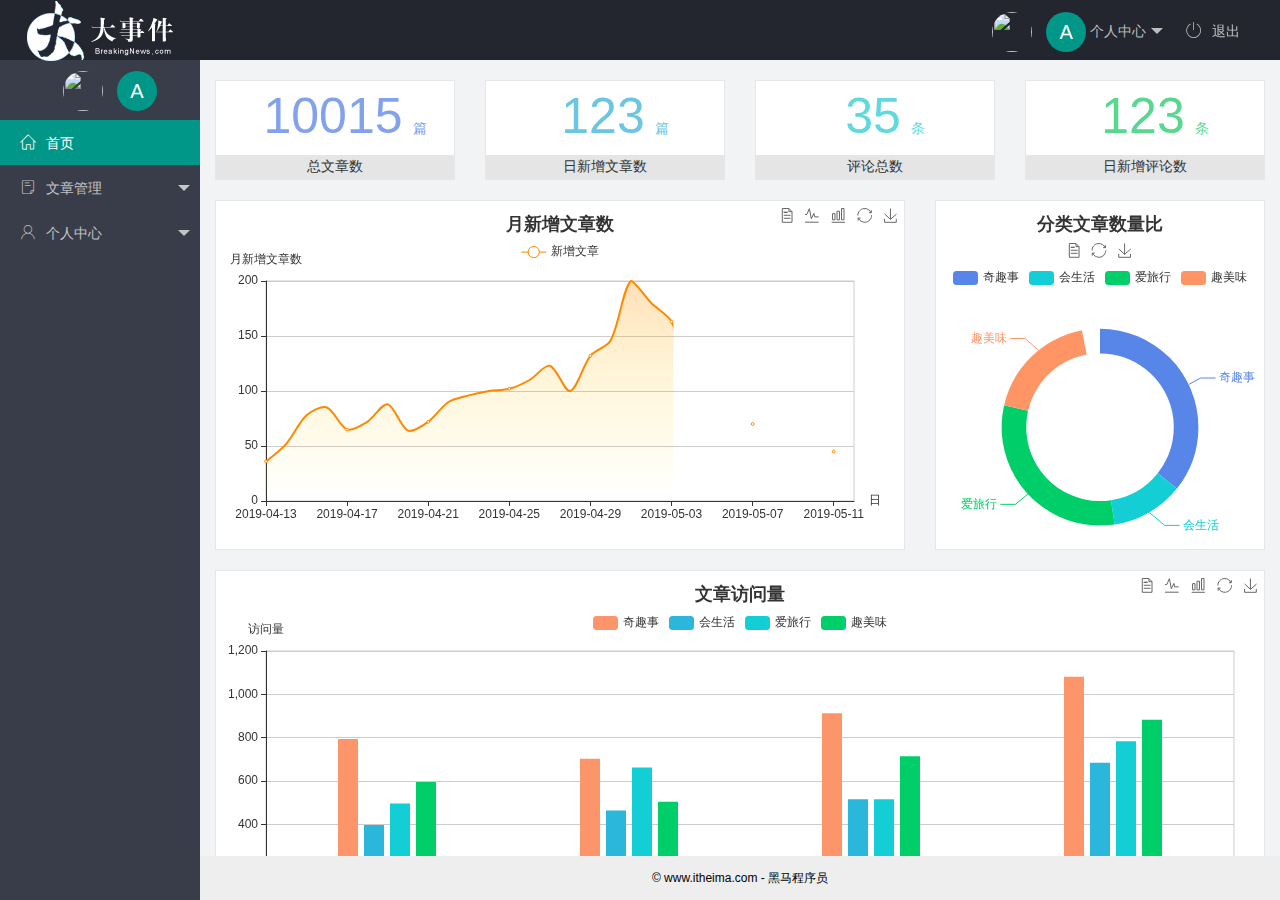
==== commit 037f06e7: "完成退出功能和权限控制" ====
--- a/index.html
+++ b/index.html
@@ -27,7 +27,7 @@
                         <dd><a href="">重置密码</a></dd>
                     </dl>
                 </li>
-                <li class="layui-nav-item"><a href=""><span class="iconfont icon-tuichu"></span>退出</a></li>
+                <li class="layui-nav-item"><a href="javascript:;" id="quit"><span class="iconfont icon-tuichu"></span>退出</a></li>
             </ul>
         </div>
 
